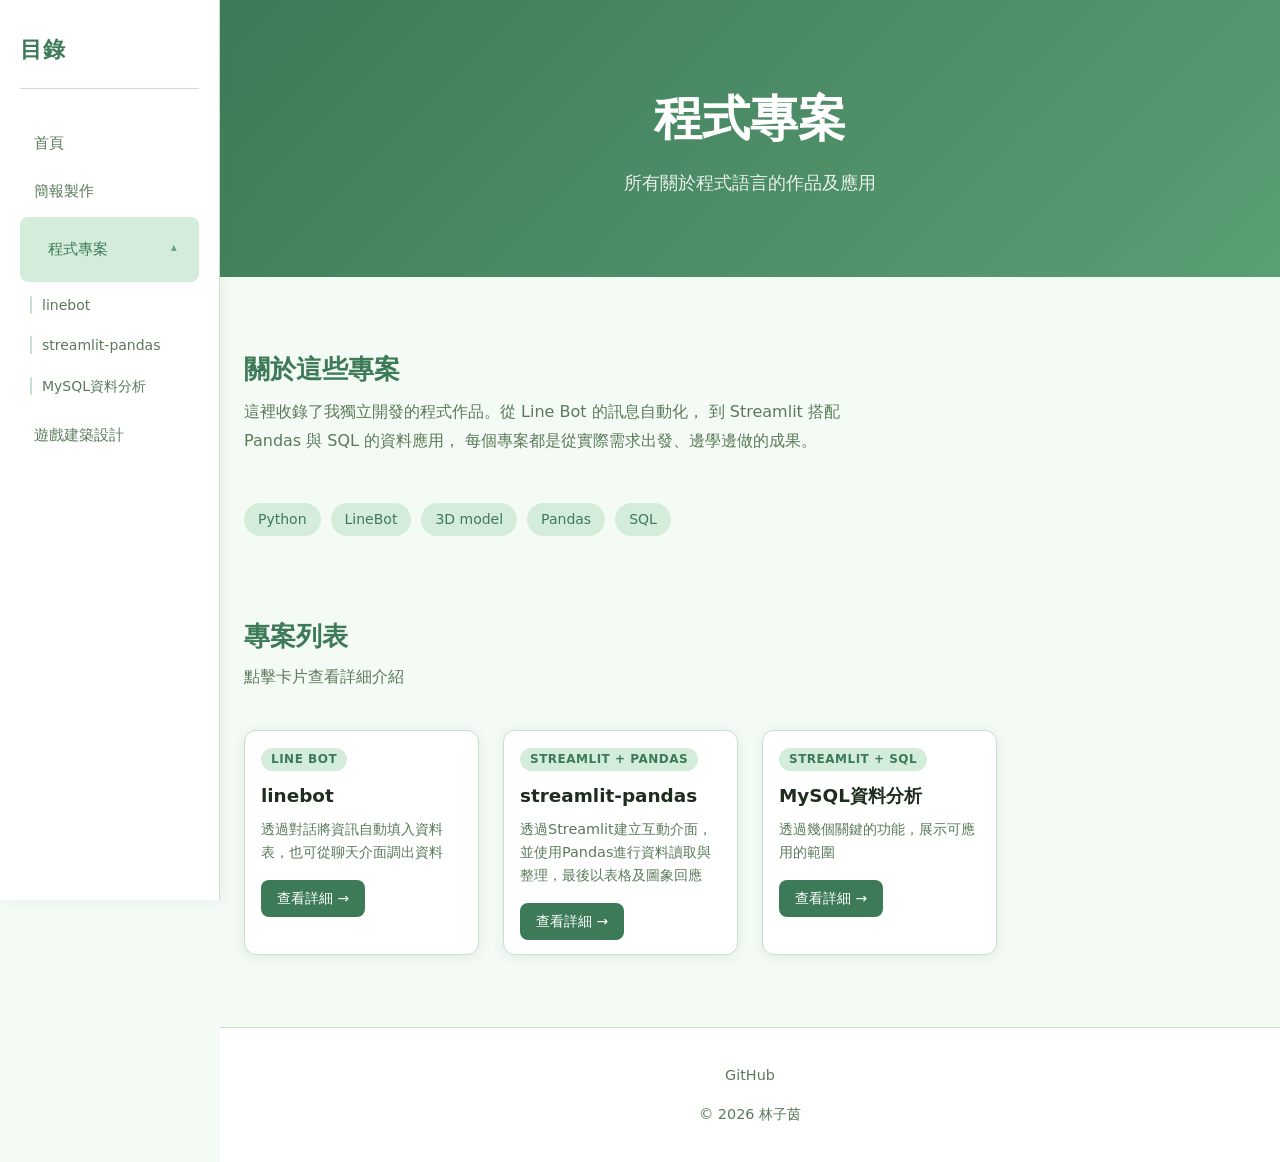
==== bots.html @ b8a35fc5 "Initial commit: portfolio website" ====
<!DOCTYPE html>
<html lang="zh-TW">

<head>
  <meta charset="UTF-8" />
  <meta name="viewport" content="width=device-width, initial-scale=1.0" />
  <title>程式專案 — 林子茵 Portfolio</title>
  <link rel="stylesheet" href="css/style.css" />
</head>

<body>

  <!-- Nav -->
  <nav>
    <div class="nav-inner">
      <a href="index.html" class="nav-logo">目錄</a>
      <ul class="nav-links">
        <li><a href="index.html">首頁</a></li>
        <li><a href="presentation.html">簡報製作</a></li>
        <li class="nav-dropdown">
          <div class="nav-dropdown-toggle">
            <a href="bots.html">程式專案</a>
            <span class="dropdown-arrow">▾</span>
          </div>
          <ul class="nav-sub">
            <li><a href="linebot.html">linebot</a></li>
            <li><a href="streamlit-pandas.html">streamlit-pandas</a></li>
            <li><a href="streamlit-sql.html">MySQL資料分析</a></li>
          </ul>
        </li>
        <li><a href="design.html">遊戲建築設計</a></li>
      </ul>
      <div class="nav-toggle" aria-label="選單">
        <span></span><span></span><span></span>
      </div>
    </div>
  </nav>

  <!-- Page Hero -->
  <div class="page-hero">
    <h1>程式專案</h1>
    <p>所有關於程式語言的作品及應用</p>
  </div>

  <!-- Intro -->
  <section class="section" style="padding-bottom: 0;">
    <div class="container">
      <h2 class="section-title">關於這些專案</h2>
      <p style="color: var(--text-muted); max-width: 640px; line-height: 1.8; margin-bottom: 48px;">
        這裡收錄了我獨立開發的程式作品。從 Line Bot 的訊息自動化，
        到 Streamlit 搭配 Pandas 與 SQL 的資料應用，
        每個專案都是從實際需求出發、邊學邊做的成果。
      </p>

      <!-- Tech stack -->
      <div class="bots-tech">
        <span class="skill-chip">Python</span>
        <span class="skill-chip">LineBot</span>
        <span class="skill-chip">3D model</span>
        <span class="skill-chip">Pandas</span>
        <span class="skill-chip">SQL</span>
      </div>
    </div>
  </section>

  <!-- Projects -->
  <section class="section">
    <div class="container">
      <h2 class="section-title">專案列表</h2>
      <p class="section-sub">點擊卡片查看詳細介紹</p>
      <div class="cards-grid">

        <a href="linebot.html" class="card bots-card">

          <div class="card-body">
            <span class="card-tag">Line Bot</span>
            <h3 class="card-title">linebot</h3>
            <p class="card-desc">
              透過對話將資訊自動填入資料表，也可從聊天介面調出資料
            </p>
            <div class="card-links">
              <span class="btn btn-primary">查看詳細 →</span>
            </div>
          </div>
        </a>

        <a href="streamlit-pandas.html" class="card bots-card">

          <div class="card-body">
            <span class="card-tag">Streamlit + Pandas</span>
            <h3 class="card-title">streamlit-pandas</h3>
            <p class="card-desc">
              透過Streamlit建立互動介面，並使用Pandas進行資料讀取與整理，最後以表格及圖象回應
            </p>
            <div class="card-links">
              <span class="btn btn-primary">查看詳細 →</span>
            </div>
          </div>
        </a>

        <a href="streamlit-sql.html" class="card bots-card">

          <div class="card-body">
            <span class="card-tag">Streamlit + SQL</span>
            <h3 class="card-title">MySQL資料分析</h3>
            <p class="card-desc">
              透過幾個關鍵的功能，展示可應用的範圍
            </p>
            <div class="card-links">
              <span class="btn btn-primary">查看詳細 →</span>
            </div>
          </div>
        </a>

      </div>
    </div>
  </section>

  <!-- Footer -->
  <footer>
    <ul class="footer-links">
      <li><a href="https://github.com/" target="_blank">GitHub</a></li>
    </ul>
    <p>© 2026 林子茵</p>
  </footer>

  <script src="js/main.js"></script>
</body>

</html>
---- css/style.css ----
/* ===== Variables ===== */
:root {
  --bg: #f4faf4;
  --surface: #ffffff;
  --primary: #3d7a57;
  --primary-light: #5a9e74;
  --primary-dim: #d4edda;
  --accent: #a8d5b5;
  --text: #1e2d1e;
  --text-muted: #5a7a5a;
  --border: #c5e0cc;
  --shadow: 0 2px 12px rgba(61, 122, 87, 0.1);
  --radius: 12px;
  --nav-height: 64px;
  --sidebar-width: 220px;
}

/* ===== Reset ===== */
*, *::before, *::after { box-sizing: border-box; margin: 0; padding: 0; }
html { scroll-behavior: smooth; }
body {
  font-family: 'Segoe UI', system-ui, sans-serif;
  font-weight: 500;
  background: var(--bg);
  color: var(--text);
  line-height: 1.6;
  padding-left: var(--sidebar-width);
}
a { color: inherit; text-decoration: none; }
img { max-width: 100%; display: block; }

/* ===== Sidebar Nav ===== */
nav {
  position: fixed;
  top: 0;
  left: 0;
  width: var(--sidebar-width);
  height: 100vh;
  background: var(--surface);
  border-right: 1px solid var(--border);
  box-shadow: 2px 0 12px rgba(61, 122, 87, 0.08);
  z-index: 100;
  display: flex;
  flex-direction: column;
}
.nav-inner {
  display: flex;
  flex-direction: column;
  padding: 32px 20px 24px;
  height: 100%;
}
.nav-logo {
  font-size: 1.4rem;
  font-weight: 800;
  color: var(--primary);
  letter-spacing: 0.5px;
  margin-bottom: 32px;
  padding-bottom: 20px;
  border-bottom: 1px solid var(--border);
}
.nav-links {
  display: flex;
  flex-direction: column;
  gap: 4px;
  list-style: none;
}
.nav-links a {
  display: block;
  padding: 10px 14px;
  border-radius: 8px;
  font-size: 0.95rem;
  font-weight: 500;
  color: var(--text-muted);
  transition: all 0.2s;
}
.nav-links a:hover,
.nav-links a.active {
  color: var(--primary);
  background: var(--primary-dim);
}

/* ===== Sidebar Dropdown ===== */
.nav-dropdown-toggle {
  display: flex;
  align-items: center;
  justify-content: space-between;
  padding: 10px 14px;
  border-radius: 8px;
  color: var(--text-muted);
  font-size: 0.95rem;
  font-weight: 500;
  transition: background 0.2s, color 0.2s;
  user-select: none;
}
.nav-dropdown-toggle a {
  color: inherit;
  flex: 1;
}
.nav-dropdown-toggle:hover,
.nav-dropdown.open .nav-dropdown-toggle {
  color: var(--primary);
  background: var(--primary-dim);
}
.nav-dropdown-toggle a.active { color: var(--primary); }

.dropdown-arrow {
  font-size: 0.72rem;
  opacity: 0.7;
  padding: 4px 2px 4px 8px;
  cursor: pointer;
  transition: transform 0.28s cubic-bezier(0.4, 0, 0.2, 1);
}
.nav-dropdown.open .dropdown-arrow {
  transform: rotate(180deg);
}

.nav-sub {
  display: flex;
  flex-direction: column;
  gap: 2px;
  list-style: none;
  overflow: hidden;
  max-height: 0;
  opacity: 0;
  padding: 0 0 0 10px;
  transition:
    max-height 0.32s cubic-bezier(0.4, 0, 0.2, 1),
    opacity 0.22s ease,
    padding 0.32s ease;
}
.nav-dropdown.open .nav-sub {
  max-height: 200px;
  opacity: 1;
  padding: 4px 0 4px 10px;
}
.nav-sub a {
  position: relative;
  display: block;
  padding: 8px 12px;
  border-radius: 0 6px 6px 0;
  font-size: 0.875rem;
  color: var(--text-muted);
  transition: all 0.2s;
}
.nav-sub a::before {
  content: '';
  position: absolute;
  left: 0;
  top: 50%;
  transform: translateY(-50%);
  width: 2px;
  height: 18px;
  background: var(--border);
  border-radius: 1px;
  transition: background 0.2s;
}
.nav-sub a:hover,
.nav-sub a.active {
  color: var(--primary);
  background: var(--primary-dim);
}
.nav-sub a:hover::before,
.nav-sub a.active::before {
  background: var(--primary);
}

/* Hamburger (hidden on desktop) */
.nav-toggle {
  display: none;
  flex-direction: column;
  gap: 5px;
  cursor: pointer;
  padding: 4px;
}
.nav-toggle span {
  width: 24px;
  height: 2px;
  background: var(--primary);
  border-radius: 2px;
  transition: all 0.3s;
}

/* ===== Page Header ===== */
.page-hero {
  background: linear-gradient(135deg, var(--primary) 0%, var(--primary-light) 100%);
  color: #fff;
  padding: 80px 24px;
  text-align: center;
}
.page-hero h1 {
  font-size: clamp(2rem, 5vw, 3rem);
  font-weight: 700;
  margin-bottom: 12px;
}
.page-hero p {
  font-size: 1.1rem;
  opacity: 0.88;
  max-width: 480px;
  margin: 0 auto;
}

/* ===== Container ===== */
.container {
  max-width: 1100px;
  margin: 0 auto;
  padding: 0 24px;
}

/* ===== Section ===== */
.section { padding: 72px 0; }
.section-title {
  font-size: 1.6rem;
  font-weight: 700;
  color: var(--primary);
  margin-bottom: 8px;
}
.section-sub {
  color: var(--text-muted);
  margin-bottom: 40px;
  font-size: 0.97rem;
}

/* ===== Cards Grid ===== */
.cards-grid {
  display: grid;
  grid-template-columns: repeat(auto-fill, minmax(220px, 1fr));
  gap: 24px;
}
.card {
  background: var(--surface);
  border: 1px solid var(--border);
  border-radius: var(--radius);
  overflow: hidden;
  box-shadow: var(--shadow);
  transition: transform 0.2s, box-shadow 0.2s;
}
.card:hover {
  transform: translateY(-4px);
  box-shadow: 0 8px 24px rgba(61, 122, 87, 0.15);
}
.card-img {
  width: 100%;
  height: 200px;
  object-fit: cover;
  background: var(--primary-dim);
  display: flex;
  align-items: center;
  justify-content: center;
  color: var(--primary);
  font-size: 2.5rem;
}
.card-body { padding: 14px 16px; }
.card-tag {
  display: inline-block;
  font-size: 0.75rem;
  font-weight: 600;
  color: var(--primary);
  background: var(--primary-dim);
  border-radius: 20px;
  padding: 2px 10px;
  margin-bottom: 10px;
  text-transform: uppercase;
  letter-spacing: 0.5px;
}
.card-title {
  font-size: 1.15rem;
  font-weight: 700;
  margin-bottom: 8px;
}
.card-desc {
  font-size: 0.9rem;
  color: var(--text-muted);
  line-height: 1.6;
}
.card-links {
  margin-top: 16px;
  display: flex;
  gap: 10px;
}
.btn {
  display: inline-flex;
  align-items: center;
  gap: 6px;
  padding: 7px 16px;
  border-radius: 8px;
  font-size: 0.875rem;
  font-weight: 500;
  transition: all 0.2s;
  cursor: pointer;
  border: none;
}
.btn-primary {
  background: var(--primary);
  color: #fff;
}
.btn-primary:hover { background: var(--primary-light); }
.btn-outline {
  background: transparent;
  color: var(--primary);
  border: 1.5px solid var(--primary);
}
.btn-outline:hover {
  background: var(--primary-dim);
}

/* ===== Footer ===== */
footer {
  background: var(--surface);
  border-top: 1px solid var(--border);
  padding: 36px 24px;
  text-align: center;
  color: var(--text-muted);
  font-size: 0.9rem;
}
.footer-links {
  display: flex;
  justify-content: center;
  gap: 24px;
  margin-bottom: 16px;
  list-style: none;
}
.footer-links a:hover { color: var(--primary); }

/* ===== Slideshow ===== */
.slideshows-grid {
  display: flex;
  flex-direction: column;
  gap: 48px;
}
.slideshow-card {
  background: transparent;
}
.slideshow-header {
  padding: 0 0 6px;
  display: flex;
  flex-direction: column;
  align-items: center;
  gap: 6px;
  text-align: center;
}
.slideshow-header h3 { font-size: 1.6rem; font-weight: 700; }
.desc-center { display: block; text-align: center; }
.ppt-divider { border: none; border-top: 1px solid #7aab8a; margin: 0; }
.slideshow-desc {
  text-align: left;
  color: var(--text-muted);
  font-size: 0.95rem;
  margin-top: 4px;
  line-height: 1.8;
}

/* Viewer */
.slideshow-viewer {
  background: var(--bg);
  padding-bottom: 20px;
  user-select: none;
}
.slideshow-loading {
  text-align: center;
  color: var(--text-muted);
  font-size: 0.9rem;
  padding: 60px;
}

/* Track — same concept as web/private-travel.html */
.carousel-track {
  position: relative;
  overflow: hidden;
  height: 380px;
}
.pdf-slide {
  position: absolute;
  left: 50%;
  top: 50%;
  border-radius: 10px;
  overflow: hidden;
  transition: transform 0.55s cubic-bezier(0.4, 0, 0.2, 1),
              opacity   0.55s cubic-bezier(0.4, 0, 0.2, 1),
              box-shadow 0.55s ease;
  cursor: pointer;
}
.pdf-slide canvas { display: block; }

/* Controls row */
.carousel-controls {
  display: flex;
  align-items: center;
  justify-content: center;
  gap: 16px;
  margin-top: 16px;
}
.slide-btn {
  background: var(--primary-dim);
  border: 1px solid var(--border);
  border-radius: 50%;
  width: 36px;
  height: 36px;
  font-size: 1rem;
  color: var(--text-muted);
  cursor: pointer;
  display: flex;
  align-items: center;
  justify-content: center;
  transition: background 0.2s, color 0.2s;
}
.slide-btn:hover { background: var(--accent); color: var(--primary); }

/* Dots */
.carousel-dots {
  display: flex;
  gap: 8px;
}
.slide-page-num {
  text-align: center;
  font-size: 0.82rem;
  color: var(--text-muted);
  margin-top: 8px;
}
.dot {
  width: 6px;
  height: 6px;
  border-radius: 50%;
  background: var(--border);
  cursor: pointer;
  transition: background 0.3s, transform 0.3s;
}
.dot.active {
  background: var(--primary);
  transform: scale(1.3);
}

/* ===== Bots overview ===== */
.bots-tech { display: flex; flex-wrap: wrap; gap: 10px; margin-bottom: 8px; }
.bots-card { text-decoration: none; display: block; }
.bots-card-img { font-size: 2.8rem; }

/* ===== Index Hero ===== */
.hero {
  position: relative;
  min-height: 100vh;
  display: flex;
  align-items: center;
  justify-content: center;
  text-align: center;
  padding: 60px 24px;
  background: linear-gradient(160deg, #edf7ee 0%, #f4faf4 60%, #d4edda 100%);
}
.hero-inner { max-width: 640px; }
.hero-badge {
  display: inline-block;
  background: var(--primary-dim);
  color: var(--primary);
  border-radius: 20px;
  padding: 4px 16px;
  font-size: 0.85rem;
  font-weight: 600;
  margin-bottom: 20px;
  letter-spacing: 0.5px;
}
.hero h1 {
  font-size: clamp(2.4rem, 6vw, 3.8rem);
  font-weight: 800;
  line-height: 1.15;
  margin-bottom: 20px;
  color: var(--text);
}
.hero h1 span { color: var(--primary); }
.hero p {
  font-size: 1.1rem;
  color: var(--text-muted);
  margin-bottom: 36px;
  line-height: 1.7;
}
.hero-btns { display: flex; gap: 14px; justify-content: center; flex-wrap: wrap; }
.btn-lg { padding: 12px 28px; font-size: 1rem; border-radius: 10px; }
.hero-scroll-hint {
  position: absolute;
  bottom: 28px;
  left: 0;
  right: 0;
  text-align: center;
  font-size: 0.82rem;
  color: var(--text-muted);
  animation: hint-fade 2.2s ease-in-out infinite;
}
@keyframes hint-fade {
  0%, 100% { opacity: 0.3; transform: translateY(0); }
  50%       { opacity: 0.75; transform: translateY(4px); }
}

/* ===== About strip (index) ===== */
.about-strip {
  background: var(--surface);
  border-top: 1px solid var(--border);
  border-bottom: 1px solid var(--border);
  padding: 56px 24px;
}
.about-grid {
  max-width: 700px;
  margin: 0 auto;
}
.about-text h2 { font-size: 1.8rem; font-weight: 700; margin-bottom: 14px; }
.about-text p { color: var(--text-muted); line-height: 1.8; }
.skills-list { list-style: none; display: flex; flex-wrap: wrap; gap: 10px; }
.skill-chip {
  background: var(--primary-dim);
  color: var(--primary);
  border-radius: 20px;
  padding: 5px 14px;
  font-size: 0.875rem;
  font-weight: 500;
}

/* ===== Works preview (index) ===== */
.works-preview { padding: 72px 24px; max-width: 1100px; margin: 0 auto; }
.works-preview-grid {
  display: grid;
  grid-template-columns: 1fr 1fr;
  gap: 24px;
  margin-top: 32px;
}
.works-preview-grid--3 {
  grid-template-columns: repeat(3, 1fr);
}
.preview-card {
  background: var(--surface);
  border: 1px solid var(--border);
  border-radius: var(--radius);
  padding: 32px;
  display: flex;
  flex-direction: column;
  gap: 14px;
  box-shadow: var(--shadow);
  transition: transform 0.2s, box-shadow 0.2s;
}
.preview-card:hover { transform: translateY(-4px); box-shadow: 0 8px 24px rgba(61,122,87,0.15); }
.preview-icon { font-size: 2.4rem; }
.preview-card h3 { font-size: 1.55rem; font-weight: 800; color: #2a5e3f; }
.preview-card p { color: var(--text-muted); font-size: 0.95rem; flex: 1; }

/* ===== Responsive ===== */
@media (max-width: 768px) {
  body { padding-left: 0; padding-top: var(--nav-height); }

  nav {
    width: 100%;
    height: var(--nav-height);
    flex-direction: row;
    border-right: none;
    border-bottom: 1px solid var(--border);
    box-shadow: var(--shadow);
  }
  .nav-inner {
    flex-direction: row;
    align-items: center;
    justify-content: space-between;
    padding: 0 24px;
    height: var(--nav-height);
  }
  .nav-logo {
    margin-bottom: 0;
    padding-bottom: 0;
    border-bottom: none;
  }
  .nav-links {
    display: none;
    position: absolute;
    top: var(--nav-height);
    left: 0;
    right: 0;
    background: var(--surface);
    flex-direction: column;
    gap: 0;
    padding: 8px 16px 16px;
    border-bottom: 1px solid var(--border);
    box-shadow: var(--shadow);
  }
  .nav-links.open { display: flex; }
  .nav-links li { border-bottom: 1px solid var(--border); }
  .nav-links a { padding: 12px 4px; border-radius: 0; background: none !important; }
  .nav-toggle { display: flex; }

  .hero { min-height: calc(100vh - var(--nav-height)); }
  .about-grid { grid-template-columns: 1fr; gap: 28px; }
  .works-preview-grid,
  .works-preview-grid--3 { grid-template-columns: 1fr; }
}
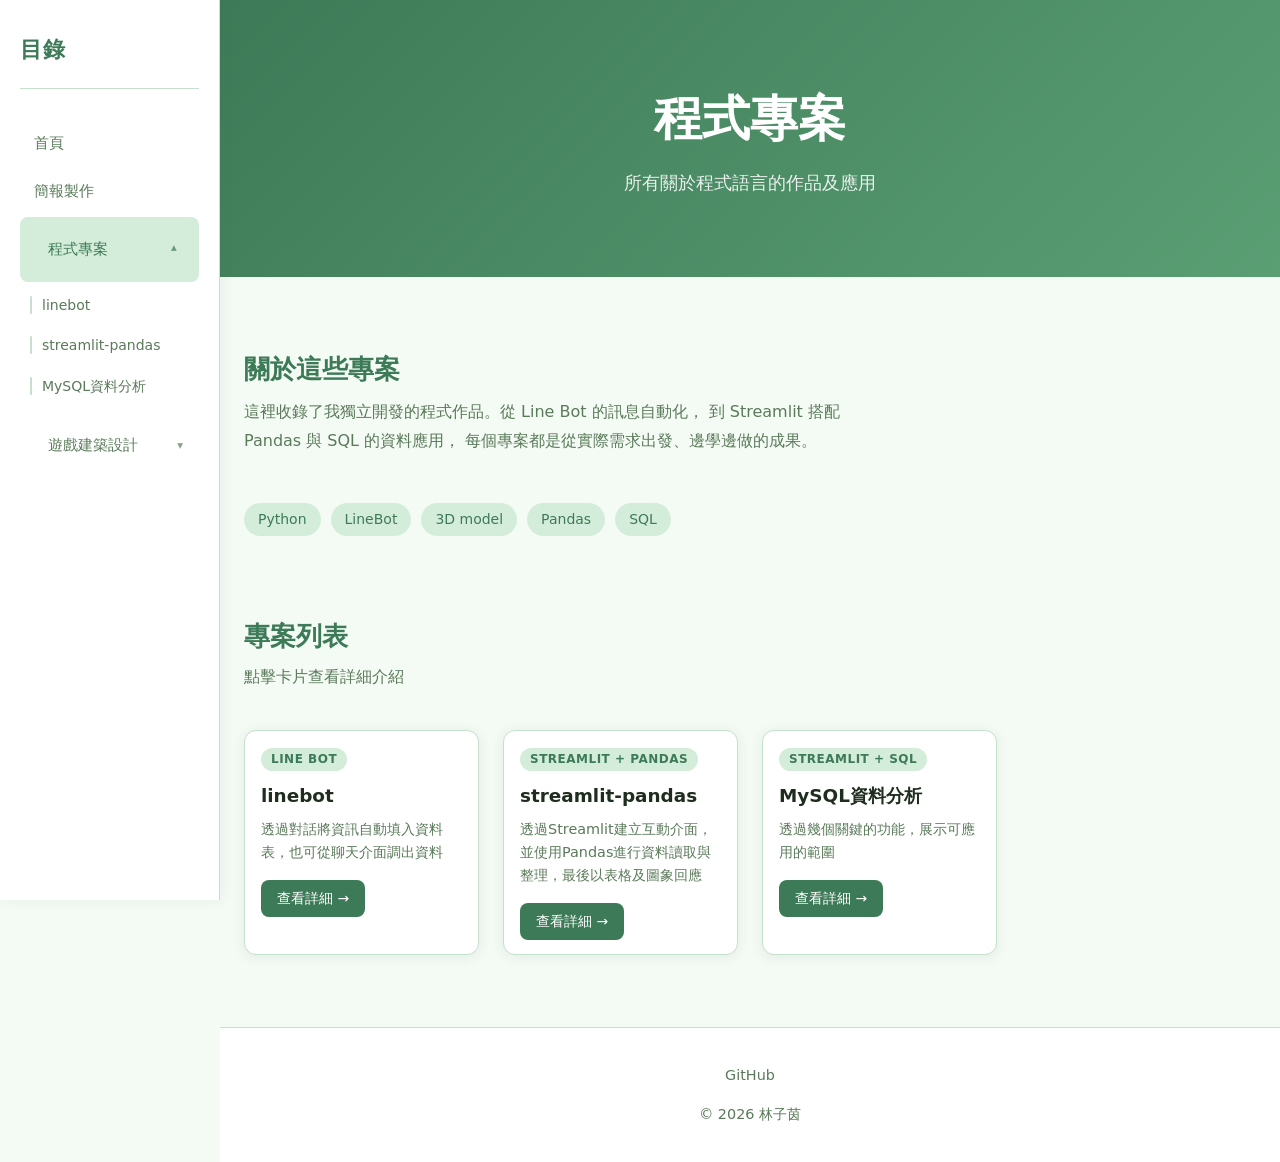
==== commit 070a5ca3: "update" ====
--- a/bots.html
+++ b/bots.html
@@ -28,7 +28,17 @@
             <li><a href="streamlit-sql.html">MySQL資料分析</a></li>
           </ul>
         </li>
-        <li><a href="design.html">遊戲建築設計</a></li>
+        <li class="nav-dropdown">
+          <div class="nav-dropdown-toggle">
+            <a href="design.html">遊戲建築設計</a>
+            <span class="dropdown-arrow">▾</span>
+          </div>
+          <ul class="nav-sub">
+            <li><a href="design-early.html">早期作品</a></li>
+            <li><a href="design-maple.html">楓葉主題</a></li>
+            <li><a href="design-large.html">大型建築</a></li>
+          </ul>
+        </li>
       </ul>
       <div class="nav-toggle" aria-label="選單">
         <span></span><span></span><span></span>
